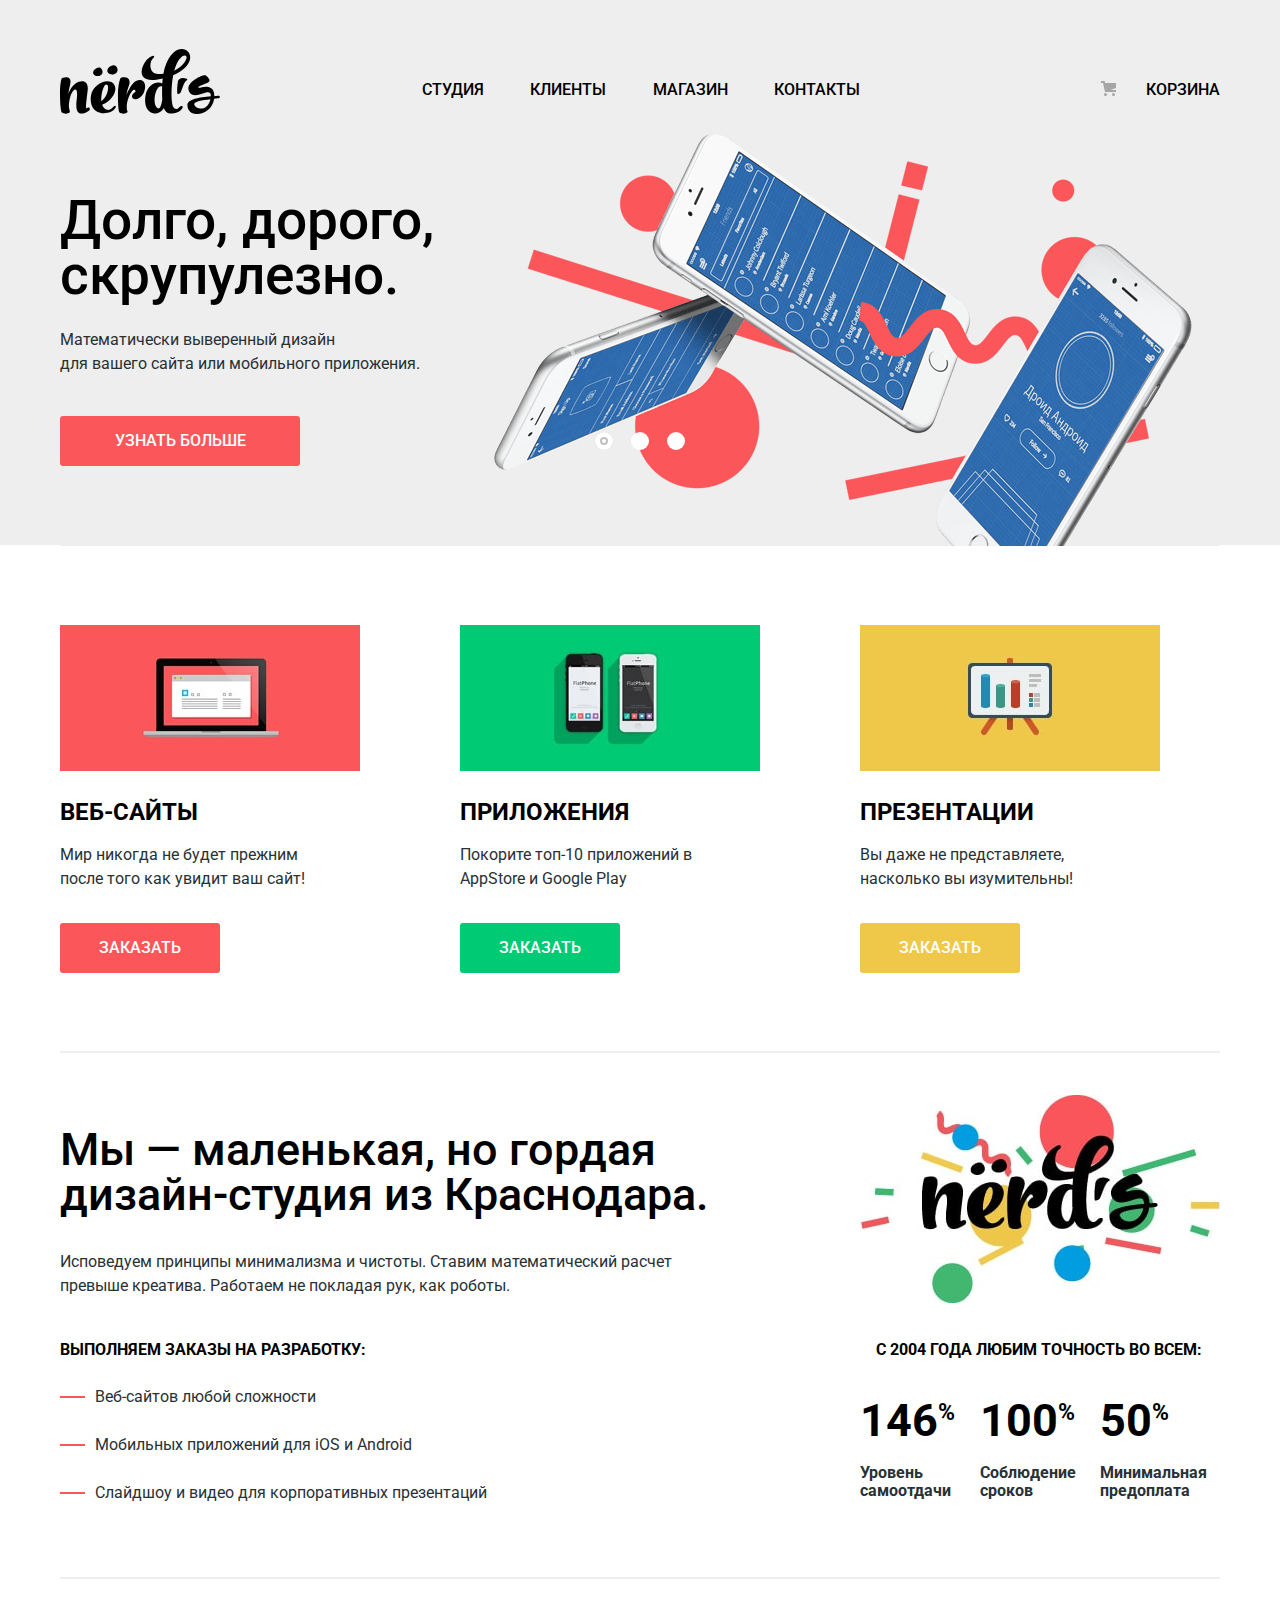
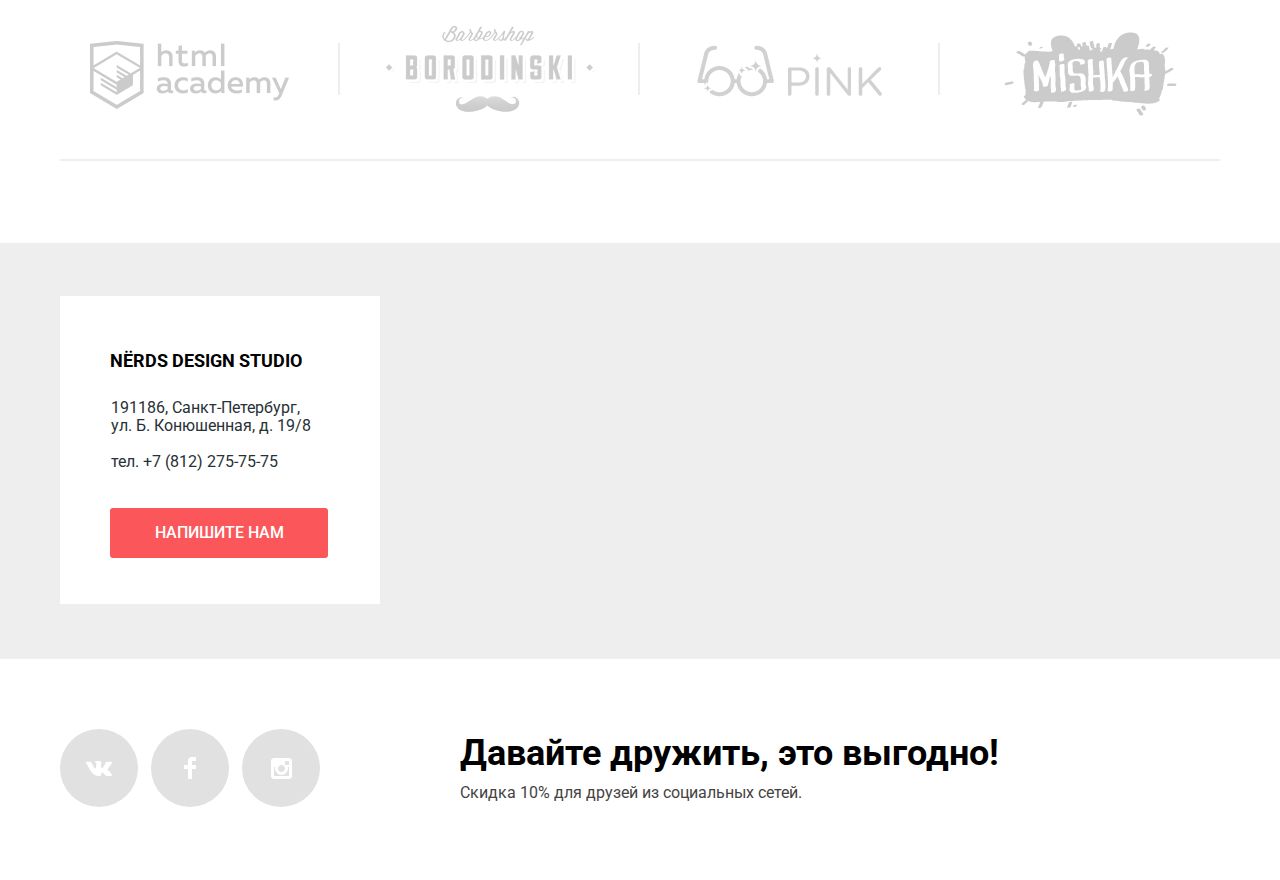
==== index.html @ 9f6f4323 "минифицировал стили и скрипты" ====
<!DOCTYPE html>
<html lang="ru">
  <head>
    <meta charset="utf-8">
    <title>Дизайн-студия «Нёрдс»</title>
    <link href="https://fonts.googleapis.com/css?family=Roboto:400,500,700&amp;subset=cyrillic" rel="stylesheet">
    <link href="css/normalize.css" rel="stylesheet">
    <link href="css/style.min.css" rel="stylesheet">
  </head>
  <body>
    <header class="main-header">
      <div class="container logo-and-navigation">
        <img class="header-logo" src="img/nerds-logo.svg" width="160" height="65"
        alt="Логотип дизайн-студии «Нёрдс»">
        <nav class="main-navigation">
          <ul class="site-navigation">
            <li><a href="#">Студия</a></li>
            <li><a href="#">Клиенты</a></li>
            <li><a href="catalog.html">Магазин</a></li>
            <li><a href="#">Контакты</a></li>
          </ul>
          <ul class="user-navigation">
            <li>
              <a class="cart-link" href="#">Корзина</a>
            </li>
          </ul>
        </nav>
      </div>
      <section class="slider container">
        <h2 class="visually-hidden">Особенности</h2>
        <ul class="slide-list">
          <li>
            <div class="slide-1 slide slide-current">
              <b>Долго, дорого,<br>скрупулезно.</b>
              <p>Математически выверенный дизайн<br>
                 для вашего сайта или мобильного приложения.</p>
              <a class="button" href="#">Узнать больше</a>
            </div>
          </li>
          <li>
            <div class="slide-2 slide">
              <b>Любим математику как никто другой</b>
              <p>Никакого креатива, только математические формулы
                для расчета идеальных пропорций.</p>
              <a class="button" href="#">Узнать больше</a>
            </div>
          </li>
          <li>
            <div class="slide-3 slide">
              <b>Только ночь,<br>только хардкор</b>
              <p>Работать днем, как все? Мы против этого.<br>
                Ближе к полуночи работа только начинается.</p>
              <a class="button" href="#">Узнать больше</a>
            </div>
          </li>
        </ul>
        <div class="slider-buttons">
          <span class="slider-button active"></span>
          <span class="slider-button"></span>
          <span class="slider-button"></span>
        </div>
      </section>
    </header>   
    <main class="main-index container">
      <h1 class="visually-hidden">Дизайн-студия «Нёрдс»</h1>
      <section class="advantages">
        <h2 class="visually-hidden">Преимущества</h2>
        <ul class="advantages-list">
          <li class="advantages-item advantages-web-sites">
            <img src="img/illustration-1.jpg" width="300" height="146"
             alt="Ноутбук">
            <h3>Веб-сайты</h3>
            <p>Мир никогда не будет прежним
               после того как увидит ваш сайт!</p>
            <a class="button" href="#">Заказать</a>
          </li>
          <li class="advantages-item advantages-mobile-apps">
            <img src="img/illustration-2.jpg" width="300" height="146"
             alt="Смартфоны">
            <h3>Приложения</h3>
            <p>Покорите топ-10 приложений в
               AppStore и Google Play</p>
            <a class="button" href="#">Заказать</a>
          </li>
          <li class="advantages-item advantages-presentations">
            <img src="img/illustration-3.jpg" width="300" height="146"
             alt="Слайд с диаграммой">
            <h3>Презентации</h3>
            <p>Вы даже не представляете,
               насколько вы изумительны!</p>
            <a class="button" href="#">Заказать</a>
          </li>
        </ul>
      </section>
      <section class="studio">
        <h2 class="visually-hidden">Студия</h2>
        <div class="studio-columns">
          <div class="studio-column-1">
            <b>Мы — маленькая, но гордая дизайн-студия из Краснодара.</b>
            <p>Исповедуем принципы минимализма и чистоты. Ставим математический расчет
              превыше креатива. Работаем не покладая рук, как роботы.
            </p>
            <h3>Выполняем заказы на разработку:</h3>
            <ul class="studio-service-list">
              <li class="service-item">Веб-сайтов любой сложности</li>
              <li class="service-item">Мобильных приложений для iOS и Android</li>
              <li class="service-item">Слайдшоу и видео для корпоративных презентаций</li>
            </ul>
          </div>
          <div class="studio-column-2">
            <img src="img/nerds-illustration.jpg" width="360" height="208"
              alt="Логотип дизайн-студии «Нёрдс» на фоне разноцветных фигур">
            <h3>С 2004 года любим точность во всем:</h3>
            <table class="studio-quality-indicators">
              <tr>
                <td>146<span>%</span></td>
                <td>100<span>%</span></td>
                <td>50<span>%</span></td>
              </tr>
              <tr>
                <th>Уровень самоотдачи</th>
                <th>Соблюдение сроков</th>
                <th>Минимальная предоплата</th>
              </tr>
            </table>
          </div>
        </div>
      </section>
      <section class="clients">
        <h2 class="visually-hidden">Клиенты</h2>
        <ul class="client-list">
          <li class="client-item">
            <a href="#">
              <img src="img/logo-htmlacademy.png" width="201" height="72"
               alt="Логотип HTML Academy">
            </a>
          </li>
          <li class="client-item">
            <a href="#">
              <img src="img/logo-barbershop.png" width="214" height="97"
               alt="Логотип Barbershop “Borodinski”">
            </a>
          </li>
          <li class="client-item">
            <a href="#">
              <img src="img/logo-pink.png" width="188" height="56"
               alt="Логотип Pink">
            </a>
          </li>
          <li class="client-item">
            <a href="#">
              <img src="img/logo-mishka.png" width="177" height="88"
               alt="Логотип Mishka">
            </a>
          </li>
        </ul>
      </section>
    </main>
    <footer class="main-footer">
      <h2 class="visually-hidden">Контакты</h2>
      <section class="footer-contacts">
        <h3 class="visually-hidden">Адрес и телефон</h3>
        <iframe src="https://yandex.ru/map-widget/v1/-/CBUHBOR1hB"></iframe>
        <img src="img/map.png" width="1440" height="416" alt="Санкт-Петербург, Большая Конюшенная, 19/8">
        <div class="contacts-card-container">
          <div class="contacts-card">
            <h3>Nërds Design Studio</h3>
            <p class="contacts-card-address">191186, Санкт-Петербург, ул.&nbsp;Б.&nbsp;Конюшенная, д.&nbsp;19/8
            </p>
            <p class="contacts-card-phone">тел. +7 (812) 275-75-75</p>
            <a class="contacts-card-write-us button" href="form.html" target="_blank">Напишите нам</a>
          </div>
        </div>
      </section>
      <section class="footer-social container">
        <h3 class="visually-hidden">Социальные сети</h3>
        <div class="footer-columns">
          <ul class="social-button-list footer-column-1">
            <li>
              <a class="button round-button social-button" href="#">
                <span class="visually-hidden">Вконтакте</span>
                <svg xmlns="http://www.w3.org/2000/svg" width="26" height="15" viewBox="0 0 26 15"><path fill="#FFF" d="M16.138 11.51c.956-.309 2.18 2.04 3.483 2.939.978.681 1.727.534 1.727.534l3.473-.05s1.815-.112.957-1.554c-.071-.12-.503-1.069-2.585-3.022-2.177-2.043-1.882-1.712.739-5.244 1.597-2.153 2.236-3.468 2.036-4.028-.192-.539-1.365-.399-1.365-.399L20.69.713c-.381.001-.704.119-.851.515-.003.004-.621 1.666-1.445 3.079-1.741 2.989-2.436 3.148-2.724 2.961-.661-.433-.494-1.737-.494-2.664 0-2.897.432-4.105-.846-4.417-.427-.104-.739-.172-1.828-.182-1.392-.021-2.574 0-3.244.329-.445.223-.786.712-.579.74.26.035.843.16 1.155.586.401.552.389 1.789.389 1.789s.229 3.411-.54 3.834c-.528.29-1.25-.302-2.803-3.016-.793-1.388-1.392-2.922-1.392-2.922s-.116-.285-.326-.441c-.25-.185-.6-.244-.6-.244L.848.684S.29.7.085.946c-.182.218-.015.668-.015.668s2.909 6.881 6.203 10.347c3.02 3.182 6.452 2.971 6.452 2.971h1.555s.469-.054.709-.312c.224-.24.214-.691.214-.691s-.031-2.109.935-2.419z"/></svg>
              </a>
            </li>
            <li>
              <a class="button round-button social-button" href="#">
                <span class="visually-hidden">Фейсбук</span>
                <svg xmlns="http://www.w3.org/2000/svg" width="12" height="22" viewBox="0 0 12 22"><path fill="#FFF" d="M12 4V0H8a4 4 0 0 0-4 4v4H0v4h4v10h4V12h4V8H8V4h4z"/></svg>
              </a>
            </li>
            <li>
              <a class="button round-button social-button" href="#">
                <span class="visually-hidden">Инстаграм</span>
                <svg xmlns="http://www.w3.org/2000/svg" width="21" height="21" viewBox="0 0 21 21"><path fill="#FFF" d="M18 0H3C1.35 0 0 1.35 0 3v15c0 1.65 1.35 3 3 3h15c1.65 0 3-1.35 3-3V3c0-1.65-1.35-3-3-3zm-7.5 7c1.93 0 3.5 1.57 3.5 3.5S12.43 14 10.5 14 7 12.43 7 10.5 8.57 7 10.5 7zM18 18H3V9h1.181A6.504 6.504 0 0 0 4 10.5a6.5 6.5 0 1 0 13 0 6.45 6.45 0 0 0-.181-1.5H18v9zm0-11h-4V3h4v4z"/></svg>
              </a>
            </li>
          </ul>
          <div class="footer-column-2">
            <b>Давайте дружить, это выгодно!</b>
            <p>Скидка 10% для друзей из социальных сетей.</p>
          </div>
        </div>  
      </section>
    </footer>

    <section class="modal modal-contact">
      <h2>Напишите нам</h2>
      <form class="contact-form" action="https://echo.htmlacademy.ru" method="POST">
        <div class="contact-form-container">
          <p>
            <label for="contact-form-name">Ваше имя:</label>
            <input id="contact-form-name" type="text"
              name="contact-form-name" placeholder="Имя Фамилия">
          </p>
          <p>
            <label>Ваш e-mail:</label>
            <input id="contact-form-email" type="email"
              name="contact-form-email" placeholder="email@example.com">
          </p>
          <p>
            <label for="contact-form-message">Текст письма:</label>
            <textarea id="contact-form-message" name="contact-form-message" placeholder="В свободной форме"></textarea>
          </p>
        </div>
        <button class="button button-send" type="submit">Отправить</button>
      </form>
      <button class="modal-close" type="button">Закрыть</button>
    </section>

    <script type="text/javascript" src="js/script.min.js">

    </script>
  </body>
</html>
---- css/style.min.css ----
@keyframes come-from-left{0%{-webkit-transform:translateX(2000px) rotate(45deg);-moz-transform:translateX(2000px) rotate(45deg);-ms-transform:translateX(2000px) rotate(45deg);transform:translateX(2000px) rotate(45deg)}90%{-webkit-transform:translateX(0) rotate(15deg);-moz-transform:translateX(0) rotate(15deg);-ms-transform:translateX(0) rotate(15deg);transform:translateX(0) rotate(15deg);-webkit-transform:rotate(0deg);-moz-transform:rotate(0deg);-ms-transform:rotate(0deg);transform:rotate(0deg)}to{-webkit-transform:rotate(0);-moz-transform:rotate(0);-ms-transform:rotate(0);transform:rotate(0)}}@keyframes shake{0%,to{-webkit-transform:rotate(0);-moz-transform:rotate(0);-ms-transform:rotate(0);transform:rotate(0)}10%,30%,50%,70%,90%{-webkit-transform:rotate(-.7deg);-moz-transform:rotate(-.7deg);-ms-transform:rotate(-.7deg);transform:rotate(-.7deg)}20%,40%,60%,80%{-webkit-transform:rotate(.7deg);-moz-transform:rotate(.7deg);-ms-transform:rotate(.7deg);transform:rotate(.7deg)}}body{min-width:1200px;margin:0;padding:0;font-family:"Roboto",Arial,Helvetica,sans-serif;font-size:16px;font-weight:400;line-height:24px;color:#283136;background-color:#fff}a{text-decoration:none}img{max-width:100%;height:auto}.visually-hidden:not(:focus):not(:active),input[type=checkbox].visually-hidden,input[type=radio].visually-hidden{position:absolute;width:1px;height:1px;margin:-1px;border:0;padding:0;white-space:nowrap;clip-path:inset(100%);clip:rect(0 0 0 0);overflow:hidden}.container{width:1160px;padding:0 20px;margin:auto}.main-header{background-color:#eee;padding-top:49px}.logo-and-navigation{min-height:65px;display:flex}.main-navigation,.site-navigation{display:flex;justify-content:space-between}.main-navigation{font-weight:500;line-height:30px;text-transform:uppercase;color:#000;margin-left:202px;padding-top:26px;flex-grow:1}.site-navigation{flex-wrap:wrap;min-width:438px}.user-navigation{display:flex}.site-navigation,.user-navigation{list-style:none;margin:0;padding:0}.site-navigation a,.user-navigation a{color:#000;margin-bottom:14px}.site-navigation a:focus,.site-navigation a:hover,.user-navigation a:focus,.user-navigation a:hover{color:#fb565a}.site-navigation a:active,.user-navigation a:active{color:rgba(0,0,0,.3)}.cart-link{padding-left:45px}.cart-link::before{content:"";position:absolute;top:1px;left:0;width:15px;height:15px;background-image:url(../img/cart-icon.svg);background-repeat:no-repeat}.cart-link,.nav-current-link{position:relative}.nav-current-link::after{position:0 0;width:100%;content:"";display:block;height:2px;background-color:#fb565a}.link-header-logo:focus,.link-header-logo:hover{opacity:.8}.link-header-logo:active{opacity:.3}.slider{position:relative;min-height:431px}.slide-list{list-style:none;margin:0;padding:0;width:100%;height:100%}.slide,.slide a{position:absolute}.slide{border-top:1px solid transparent;min-height:430px;background-image:url(../img/nerds-index-slide1.png);background-repeat:no-repeat;background-position-x:right;background-position-y:top;width:1160px;background-color:#eee}.slide b{display:block;margin-top:78px;max-width:560px;font-size:55px;font-weight:500;line-height:55px;color:#000}.slide p{max-width:460px;margin-top:25px;margin-bottom:170px}.slide a{bottom:80px;width:240px;background-color:#fb565a}.slide a:focus,.slide a:hover{background-color:#e74246}.slide a:active{background-color:#d7373b}.slide-current{z-index:10}.slider-buttons{position:absolute;bottom:95px;left:250px;right:250px;display:flex;flex-wrap:wrap;justify-content:center;z-index:20}.slider-button{width:18px;height:18px;margin:0 9px;border-radius:50%;background-color:#fff;cursor:pointer}.slider-button.active{box-shadow:inset 0 0 0 5px #fff,inset 0 0 0 7px #c1c1c1}.button{display:block;font-weight:500;font-size:16px;line-height:18px;padding-top:16px;padding-bottom:16px;text-align:center;text-transform:uppercase;border-radius:3px;color:#fff;background-color:#444}.round-button{padding:0;border-radius:50%}.button:active{color:rgba(255,255,255,.3);box-shadow:inset 0 3px 0 0 rgba(0,1,1,.1)}.button-show,.pagination-button{color:#000;background-color:#eee}.button-show:focus,.button-show:hover,.pagination-button:focus,.pagination-button:hover{background-color:#dfdfdf}.button-show:active,.pagination-button:active{color:rgba(0,0,0,.3);background-color:#d5d5d5}.pagination-item-current a,.pagination-item-current a:active,.pagination-item-current a:focus,.pagination-item-current a:hover{cursor:default;background-color:transparent;box-shadow:none;color:#000}.button-show{border:0;width:260px;margin-top:35px}.advantages-list{display:flex;min-height:410px;margin-top:80px}.advantages-item{width:300px;margin-right:100px}.advantages-item:last-child{margin-right:0}.advantages-item h3{margin:19px 0 0}.advantages-item p{width:260px}.advantages-item a{margin-top:32px;width:160px}.advantages h3{font-weight:700;font-size:24px;line-height:30px;text-transform:uppercase;color:#000}.advantages-web-sites a{background-color:#fb565a}.advantages-web-sites a:focus,.advantages-web-sites a:hover{background-color:#e74246}.advantages-web-sites a:active{background-color:#d7373b}.advantages-mobile-apps a{background-color:#00ca74}.advantages-mobile-apps a:focus,.advantages-mobile-apps a:hover{background-color:#00bc6c}.advantages-mobile-apps a:active{background-color:#00aa62}.advantages-presentations a{background-color:#efc84a}.advantages-presentations a:focus,.advantages-presentations a:hover{background-color:#eab534}.advantages-presentations a:active{background-color:#e5a722}.advantages ul{padding:0}.studio-columns{display:flex;min-height:482px;padding-top:42px;border-top:2px solid #eee}.studio-column-1{width:760px;padding-top:32px}.studio-column-1 p{margin-top:33px;width:660px}.studio-column-1 h3{margin-top:40px}.studio-service-list{padding-top:7px;padding-left:35px;list-style:none}.service-item{position:relative;margin-bottom:24px}.service-item::before{display:block;content:"";width:25px;height:2px;background-color:#fb565a;position:absolute;left:-35px;top:11px}.studio-column-2{margin-left:40px;width:360px}.studio-column-2 h3{padding-top:12px;padding-left:16px}.studio-quality-indicators{margin-top:32px;min-height:130px;border-collapse:collapse}.studio-quality-indicators td,.studio-quality-indicators th{min-width:120px;padding:0;text-align:left}.studio b{font-size:45px;font-weight:500;line-height:45px;color:#000}.studio h3{color:#000;text-transform:uppercase;font-weight:700;font-size:16px}.advantages ul,.studio ul{list-style:none}.studio-quality-indicators th{line-height:18px}.studio-quality-indicators td{font-size:45px;font-weight:700;line-height:10.06px;color:#000}.studio-quality-indicators span{vertical-align:super;font-size:.5em}.client-item,.client-list{display:flex;align-items:center}.client-list{margin:0;padding:0;list-style:none;border-top:2px solid #eee;border-bottom:2px solid #eee;min-height:180px;flex-wrap:wrap}.client-item{width:290px;box-sizing:border-box;justify-content:center;border-right:2px solid #eee;height:52px}.client-item:last-child{border-right:none}.client-item:nth-child(1){width:280px;position:relative}.client-item:nth-child(1) img{position:absolute;top:-4px;left:29px}.client-item:nth-child(2),.client-item:nth-child(3){width:300px;position:relative}.client-item:nth-child(2) img{position:absolute;top:-22px;left:43px}.client-item:nth-child(3) img{position:absolute;top:0;left:55px}.client-item:nth-child(4){width:280px;position:relative}.client-item:nth-child(4) img{position:absolute;top:-13px;left:61px}.client-item img{opacity:.2}.client-item:focus img,.client-item:hover img{opacity:1}.client-item:active img{opacity:.1}.contacts-card{line-height:18px}.contacts-card h3{font-size:18px;font-weight:700;line-height:30px;color:#000;margin-top:50px;margin-left:50px;text-transform:uppercase}.footer-contacts iframe{background-color:#eee;width:100%;height:100%;position:absolute;border:0}.footer-contacts{margin-top:82px;min-height:416px;position:relative}.contacts-card-container{position:absolute;width:1200px;height:416px;top:0;left:50%;margin-left:-600px}.contacts-card{position:absolute;top:53px;left:20px;width:320px;height:308px;background-color:#fff}.contacts-card-address{margin-top:23px;margin-left:51px}.contacts-card-phone{margin-top:18px;margin-left:51px}.contacts-card-write-us{margin-top:37px;margin-left:50px;width:218px;background-color:#fb565a}.contacts-card-write-us:focus,.contacts-card-write-us:hover{background-color:#e74246}.contacts-card-write-us:active{background-color:#d7373b}.footer-columns{padding-top:70px;display:flex;justify-content:space-between;margin-bottom:60px}.footer-column-1{width:380px}.footer-column-2{width:760px;padding-left:20px;padding-top:6px}.footer-social b{font-weight:700;font-size:36px;line-height:36px;color:#000}.footer-social p{line-height:22px;color:#444;margin-top:10px}.social-button-list{list-style:none;margin:0;padding:0;display:flex;flex-wrap:wrap;width:260px;justify-content:space-between}.social-button{display:flex;align-items:center;justify-content:center;width:78px;height:78px;background-color:#e1e1e1}.social-button:hover{background-color:#e74246}.social-button:active{background-color:#d7373b}.social-button:active path{fill:rgba(255,255,255,.3)}.contact-page,.modal-contact{position:fixed;top:50%;left:50%;margin-left:-480px;margin-top:-295px;box-sizing:border-box;width:960px;height:590px;padding-top:67px;padding-right:100px;padding-left:100px;background-color:#fff;box-shadow:0 20px 40px 0 rgba(0,1,1,.75);z-index:30}.modal-contact{display:none}.modal-close{width:22px;height:22px;border:0;cursor:pointer;background-color:transparent;background-image:url(../img/close-cross.svg);background-repeat:no-repeat;background-position:center;font-size:0;position:absolute;top:77px;right:85px;opacity:.3}.modal-close:focus,.modal-close:hover{opacity:1;outline:0}.modal-close:active{opacity:.1}.contact-form-container{display:flex;flex-wrap:wrap;justify-content:space-between}.contact-form input{display:block;width:360px;height:50px;padding:10px 16px;box-sizing:border-box;margin-top:10px}.contact-form{font:inherit}.contact-page h2,.modal-contact h2{font-weight:500;font-size:45px;line-height:45px;color:#000;margin:0 0 6px;padding:0}.contact-form label{font-weight:700;line-height:18px;color:#000}.contact-form input,.contact-form textarea{border:2px solid #d7dcde;border-radius:1px;background-color:transparent;color:rgba(68,68,68,.5)}.contact-form textarea{resize:none;width:760px;height:114px;padding:10px 16px;box-sizing:border-box;margin-top:10px}.contact-form input:hover,.contact-form textarea:hover{border-color:#b4b9bb}.contact-form input:focus,.contact-form textarea:focus{border-color:#000;color:#444}.contact-form p{margin:30px 0 0;padding:0}.button-send{background-color:#fb565a;width:260px;border:0;margin-top:50px}.button-send:focus,.button-send:hover{background-color:#e74246}.button-send:active{background-color:#d7373b}.modal-show{display:block;animation:come-from-left .5s}.modal-error{animation:shake .6s}.contact-form .invalid{border-color:#e74246;color:#e74246}.filters-form{font:inherit}.filter-item{margin:0;padding:0;border:0}.range-filter{width:260px;margin-top:47px}.range-controls{position:relative;height:2px;margin-bottom:15px;padding:39px 20px;background-color:#eee;border-radius:5px}.range-controls .scale{height:2px;background-color:#d7dcde}.range-controls .bar{height:2px;background-color:#00ca74}.range-controls .toggle{position:absolute;top:31px;left:0;width:4px;height:4px;padding:0;border:8px solid #fff;border-radius:50%;background-color:#ababab;box-shadow:0 2px 1px 0 #cfcfcf;cursor:pointer}.range-controls .toggle-min{left:18px}.range-controls .toggle-max{left:163px}.price-controls{font-size:0;margin-top:16px}.price-controls label{display:inline-block;width:50%;font-size:16px;text-transform:uppercase;text-align:baseline}.price-controls input{width:60px;padding:8px 10px;margin-left:8px;font-size:16px;text-align:center;color:#283136;border:0;border-radius:5px;background-color:#eee}.max-price{text-align:right}.filters-form legend{font-size:18px;font-weight:700;line-height:30px;text-transform:uppercase;color:#000}.filters-form label{line-height:20px;position:relative;cursor:pointer}.layout-filter{margin-top:55px}.feature-checkbox:focus,.feature-checkbox:hover,.layout-radio:focus,.layout-radio:hover{color:#000}.filters-form input:disabled~.label-content{color:rgba(40,49,54,.3)}.filter-price input[type=text],.filter-price label{line-height:22px;text-transform:uppercase}.filters ul{list-style:none;margin:16px 0 0;padding:0}.feature-checkbox,.layout-radio{display:block;padding-left:37px;margin-bottom:20px}.features-filter{margin-top:27px}.layout-radio input[type=radio]+.radio-indicator{position:absolute;top:-2px;left:2px;width:27px;height:27px;background-image:url(../img/radio-off.svg);background-repeat:no-repeat;background-position:0 0;opacity:.4}.layout-radio input[type=radio]:hover+.radio-indicator{opacity:1}.layout-radio input[type=radio]:focus+.radio-indicator{opacity:1}.layout-radio input[type=radio]:checked+.radio-indicator{background-image:url(../img/radio-on.svg)}.layout-radio input[type=radio]:disabled+.radio-indicator{opacity:.1}.feature-checkbox input[type=checkbox]+.checkbox-indicator{position:absolute;top:-2px;left:2px;width:27px;height:27px;background-image:url(../img/checkbox-off.svg);background-repeat:no-repeat;background-position:0 0;opacity:.4}.catalog-item:hover::before,.feature-checkbox input[type=checkbox]:hover+.checkbox-indicator{opacity:1}.feature-checkbox input[type=checkbox]:focus+.checkbox-indicator{opacity:1}.feature-checkbox input[type=checkbox]:checked+.checkbox-indicator{background-image:url(../img/checkbox-on.svg)}.feature-checkbox input[type=checkbox]:disabled+.checkbox-indicator{opacity:.1}.sorting{display:flex;align-items:baseline}.sorting h2,.sorting-options a{padding:0;line-height:18px;text-transform:uppercase}.sorting h2{width:360px;font-weight:700;color:#000;margin:0 20px 0 0;font-size:18px}.sorting-options{width:300px;padding:0;list-style:none;margin:0 0 0 20px;display:flex;flex-wrap:wrap}.sorting-options li{padding:0;margin:0 25px 0 0}.sorting-options a{margin:0;font-size:14px;white-space:nowrap;color:rgba(0,0,0,.3)}.sorting-options a:focus,.sorting-options a:hover{color:rgba(0,0,0,.6)}.sorting-options a.selected,.sorting-options a:active{color:#000}.sorting-control-list{width:60px;margin:0;padding:0;list-style:none;display:flex;justify-content:flex-end}.sorting-control{padding:0;margin-left:18px}.sorting-control path{fill:#a6a6a6;opacity:.2}.sorting-control:hover path{fill:#a6a6a6;opacity:1}.sorting-control.active path,.sorting-control:active path{fill:#231f20;opacity:1}.catalog-list{list-style:none}.catalog-item-info-price{background-color:#eee}.catalog-item-info-price h3{color:#000;text-align:center;margin:32px 0 0;padding:0;font-size:18px;line-height:30px;font-weight:700;text-transform:uppercase}.catalog-item-info-price p{color:#666;text-align:center;line-height:18px;padding:0;margin:20px auto 0;width:239px}.price-button{background-color:#fb565a}.price-button:focus,.price-button:hover{background-color:#e74246}.price-button:active{color:#fff;background-color:#d7373b}.main-catalog h1{background-color:#eee;margin:0;padding-top:70px;padding-bottom:108px;font-weight:500;font-size:55px;line-height:55px;color:#000;text-align:center}.catalog-content{display:flex;justify-content:space-between;padding-top:56px}.catalog-column-1{width:360px}.catalog-column-2{width:760px}.catalog-list{margin:0;padding:52px 0 0;display:flex;flex-wrap:wrap}.catalog-item{position:relative;width:360px;height:616px;margin-right:40px;margin-bottom:33px}.catalog-item img{outline:1px solid rgba(0,1,1,.1);outline-offset:-1px}.catalog-item:nth-child(2n){margin-right:0}.catalog-item::before{content:"";display:block;width:360px;height:40px;background-image:url(../img/browser.svg);opacity:.12}.catalog-item:hover .catalog-item-info-price{display:block}.catalog-item-info-price{display:none;position:absolute;width:360px;height:230px;left:0;bottom:0}.catalog-item-info-price .button{width:200px;margin:25px auto 0}.pagination{margin:28px 0 0;padding:0;list-style:none;display:flex;width:760px}.pagination-item{margin-right:12px}.pagination-next{min-width:260px}.pagination-item a{min-width:49px}.pagination-item-current a{min-width:45px;border:3px solid #eee;padding-top:13px;padding-bottom:13px}.main-catalog .footer-contacts{margin-top:60px}
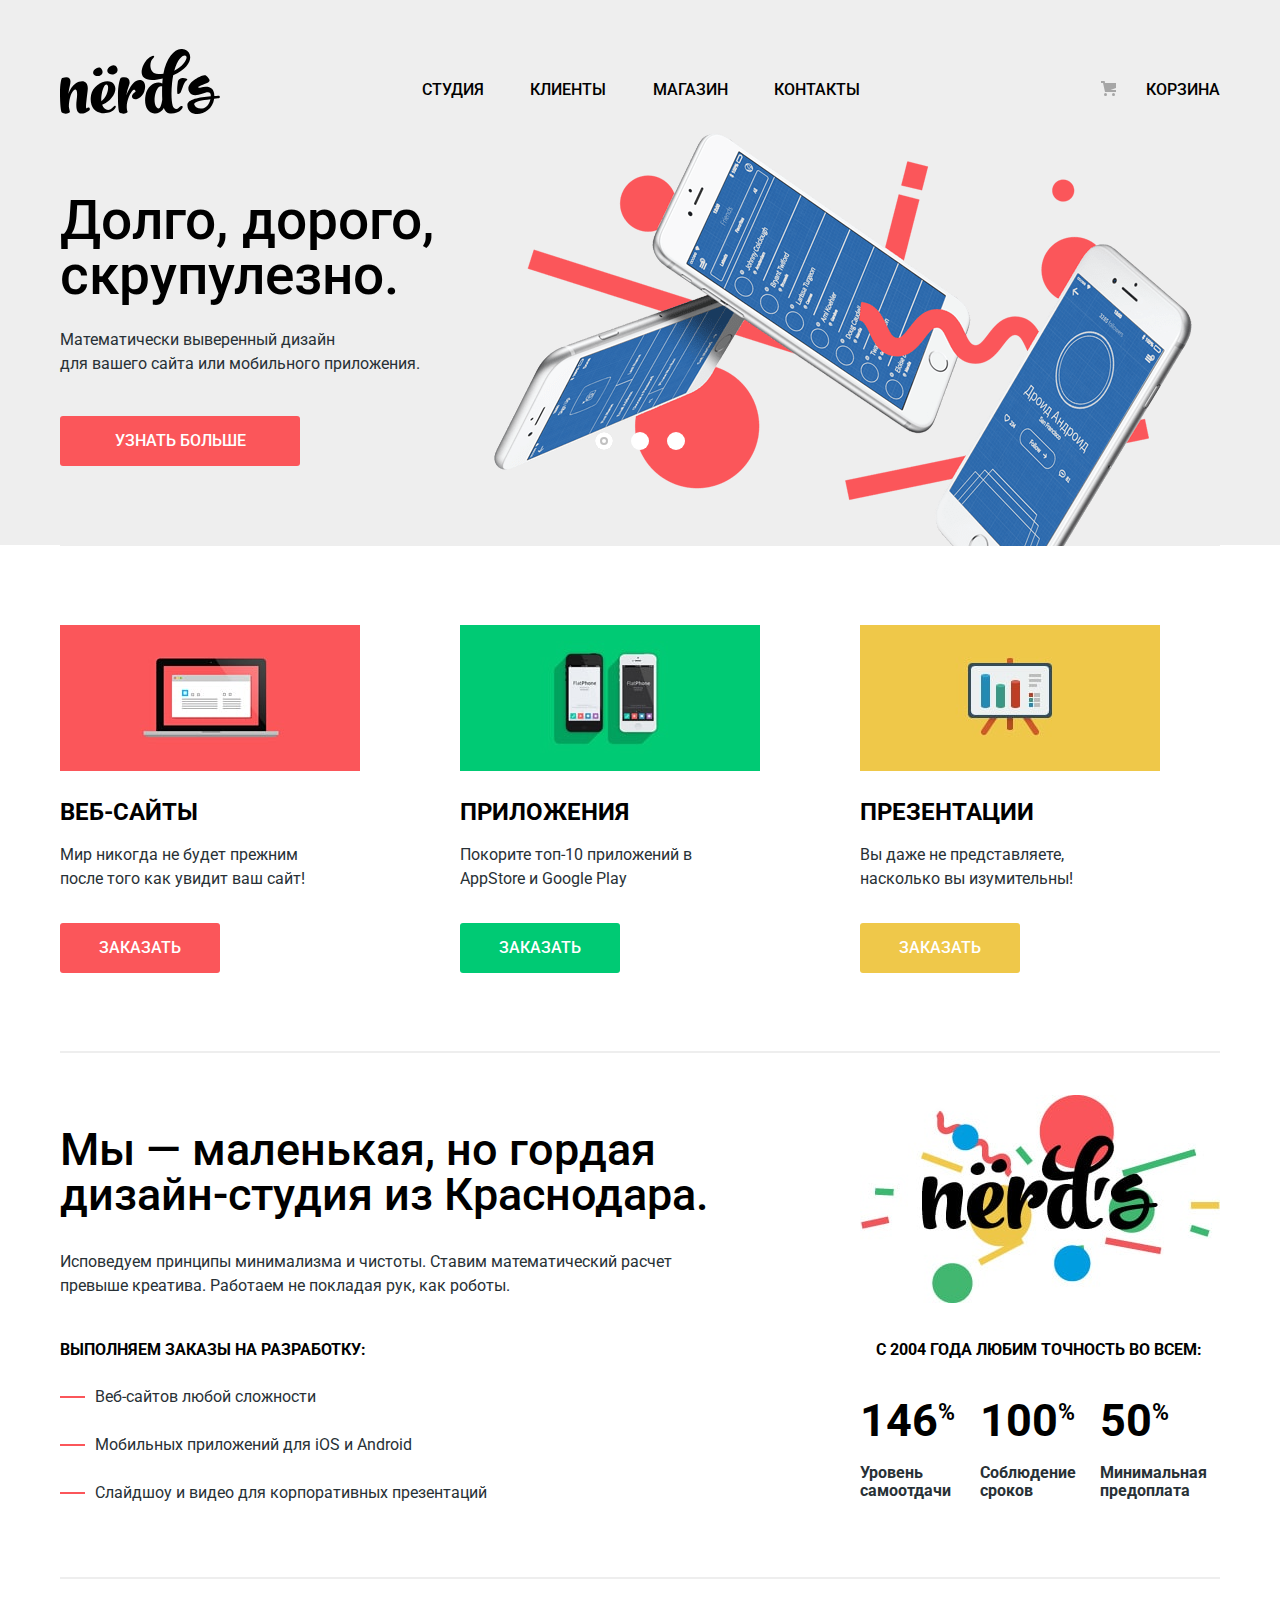
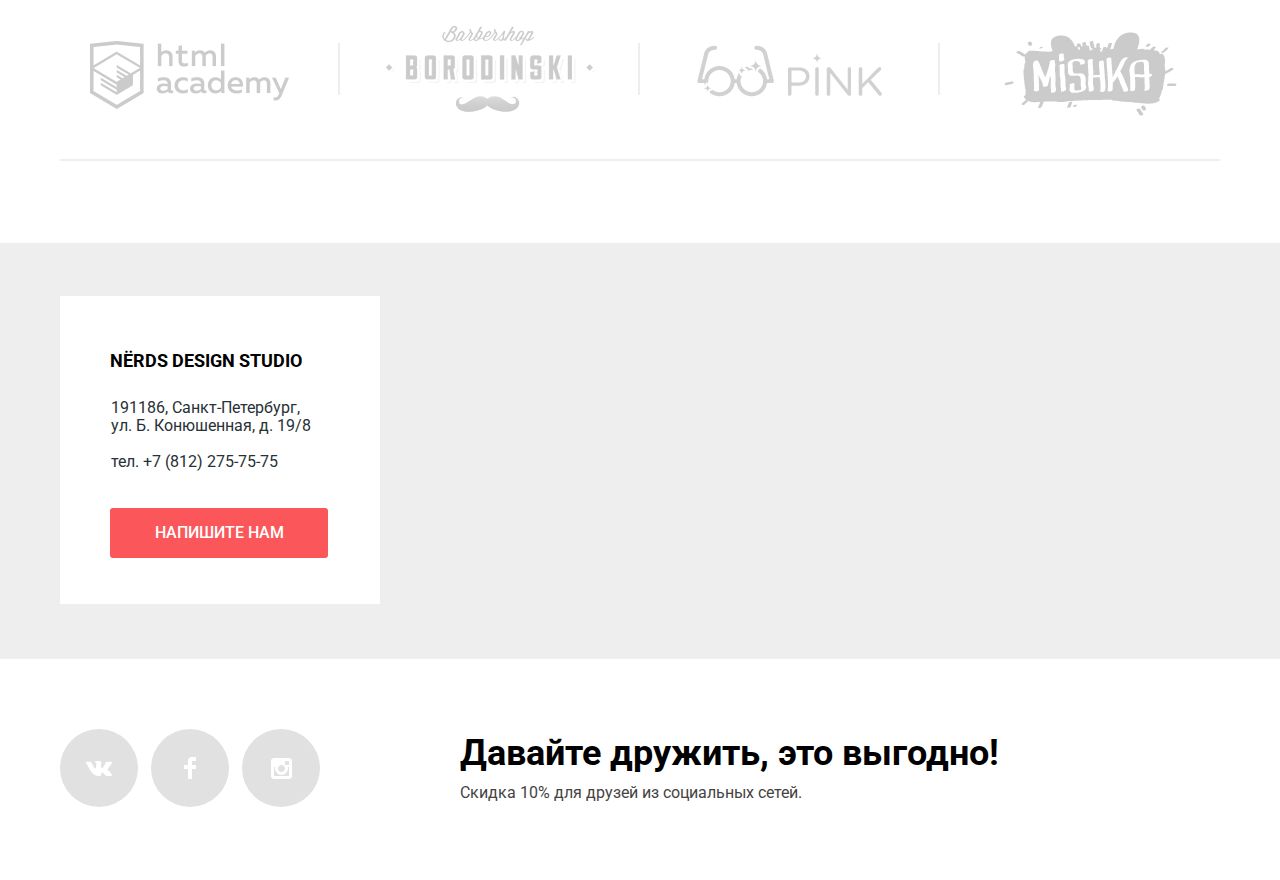
==== commit 43a0664b: "избавился от висячего предлога на втором слайде" ====
--- a/index.html
+++ b/index.html
@@ -41,7 +41,7 @@
             <div class="slide-2 slide">
               <b>Любим математику как никто другой</b>
               <p>Никакого креатива, только математические формулы
-                для расчета идеальных пропорций.</p>
+                для&nbsp;расчета идеальных пропорций.</p>
               <a class="button" href="#">Узнать больше</a>
             </div>
           </li>
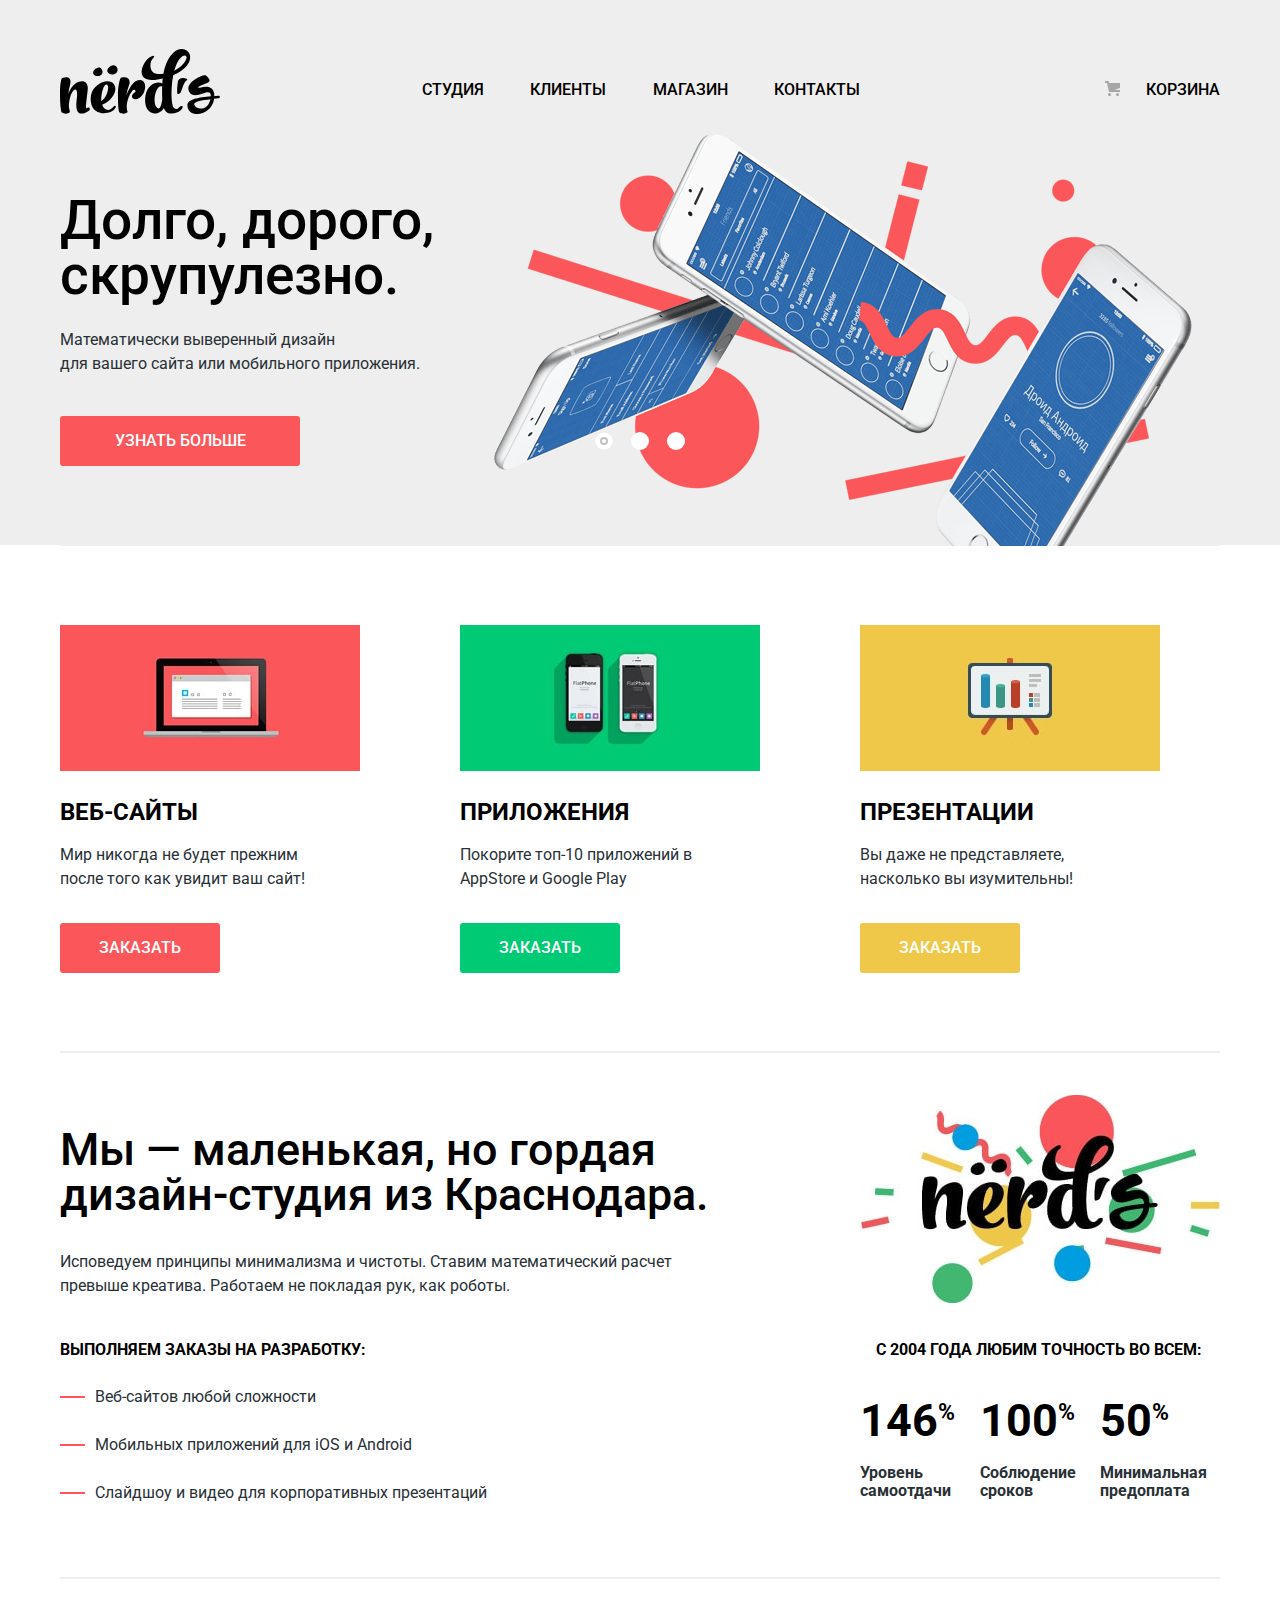
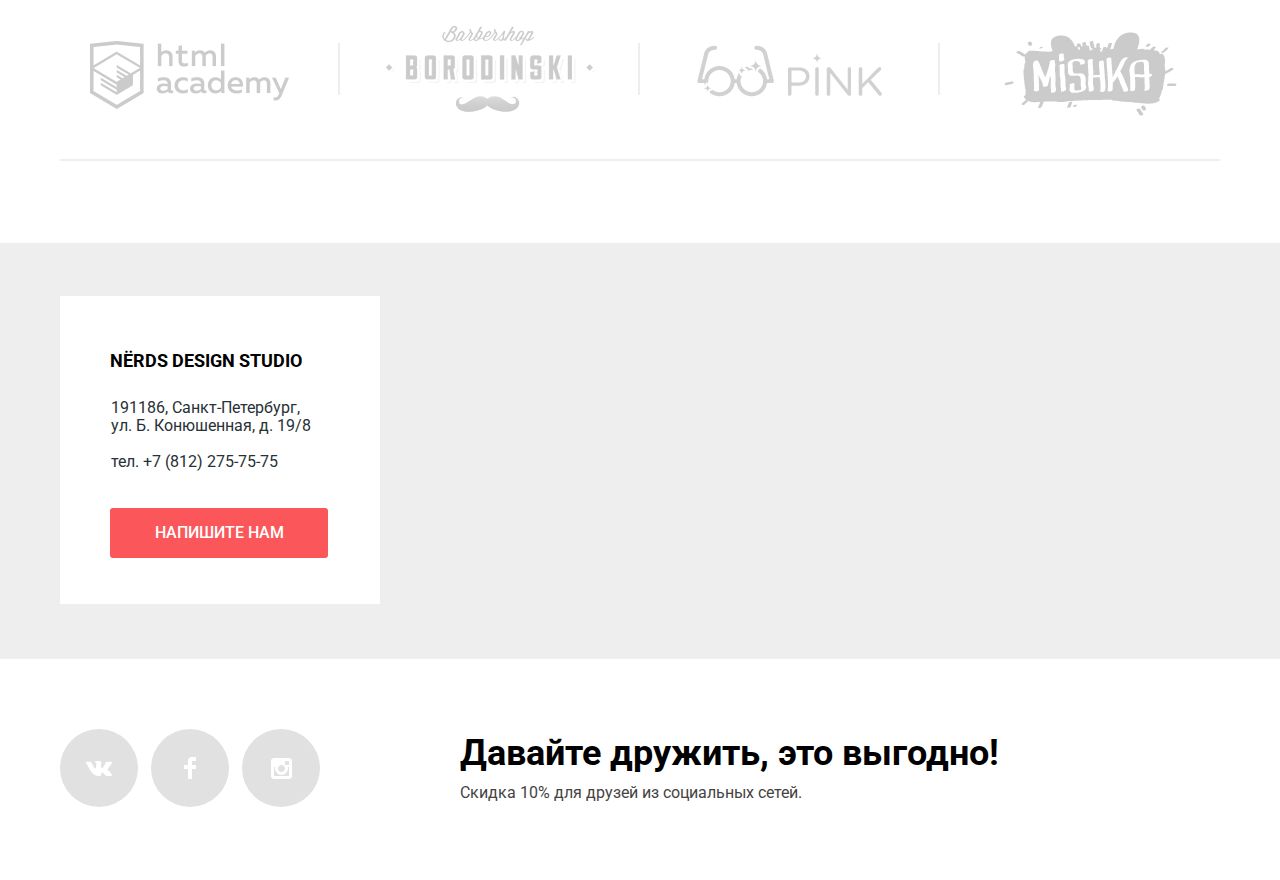
==== commit 9753c8e3: "обеспечил валидность кода" ====
--- a/index.html
+++ b/index.html
@@ -4,7 +4,7 @@
     <meta charset="utf-8">
     <title>Дизайн-студия «Нёрдс»</title>
     <link href="https://fonts.googleapis.com/css?family=Roboto:400,500,700&amp;subset=cyrillic" rel="stylesheet">
-    <link href="css/normalize.css" rel="stylesheet">
+    <link href="css/normalize.min.css" rel="stylesheet">
     <link href="css/style.min.css" rel="stylesheet">
   </head>
   <body>
@@ -31,6 +31,7 @@
         <ul class="slide-list">
           <li>
             <div class="slide-1 slide slide-current">
+              <img src="img/nerds-index-slide1.png" width="760" height="431" alt="Смартфоны">
               <b>Долго, дорого,<br>скрупулезно.</b>
               <p>Математически выверенный дизайн<br>
                  для вашего сайта или мобильного приложения.</p>
@@ -39,6 +40,7 @@
           </li>
           <li>
             <div class="slide-2 slide">
+              <img src="img/nerds-index-slide2.png" width="760" height="431" alt="Два настольных монитора">
               <b>Любим математику как никто другой</b>
               <p>Никакого креатива, только математические формулы
                 для&nbsp;расчета идеальных пропорций.</p>
@@ -47,6 +49,7 @@
           </li>
           <li>
             <div class="slide-3 slide">
+              <img src="img/nerds-index-slide3.png" width="760" height="431" alt="Планшет и смартфон">
               <b>Только ночь,<br>только хардкор</b>
               <p>Работать днем, как все? Мы против этого.<br>
                 Ближе к полуночи работа только начинается.</p>
@@ -55,9 +58,9 @@
           </li>
         </ul>
         <div class="slider-buttons">
-          <span class="slider-button active"></span>
-          <span class="slider-button"></span>
-          <span class="slider-button"></span>
+          <span class="slider-button slider-button-1 active"></span>
+          <span class="slider-button slider-button-2"></span>
+          <span class="slider-button slider-button-3"></span>
         </div>
       </section>
     </header>   
--- a/css/style.min.css
+++ b/css/style.min.css
@@ -1 +1 @@
-@keyframes come-from-left{0%{-webkit-transform:translateX(2000px) rotate(45deg);-moz-transform:translateX(2000px) rotate(45deg);-ms-transform:translateX(2000px) rotate(45deg);transform:translateX(2000px) rotate(45deg)}90%{-webkit-transform:translateX(0) rotate(15deg);-moz-transform:translateX(0) rotate(15deg);-ms-transform:translateX(0) rotate(15deg);transform:translateX(0) rotate(15deg);-webkit-transform:rotate(0deg);-moz-transform:rotate(0deg);-ms-transform:rotate(0deg);transform:rotate(0deg)}to{-webkit-transform:rotate(0);-moz-transform:rotate(0);-ms-transform:rotate(0);transform:rotate(0)}}@keyframes shake{0%,to{-webkit-transform:rotate(0);-moz-transform:rotate(0);-ms-transform:rotate(0);transform:rotate(0)}10%,30%,50%,70%,90%{-webkit-transform:rotate(-.7deg);-moz-transform:rotate(-.7deg);-ms-transform:rotate(-.7deg);transform:rotate(-.7deg)}20%,40%,60%,80%{-webkit-transform:rotate(.7deg);-moz-transform:rotate(.7deg);-ms-transform:rotate(.7deg);transform:rotate(.7deg)}}body{min-width:1200px;margin:0;padding:0;font-family:"Roboto",Arial,Helvetica,sans-serif;font-size:16px;font-weight:400;line-height:24px;color:#283136;background-color:#fff}a{text-decoration:none}img{max-width:100%;height:auto}.visually-hidden:not(:focus):not(:active),input[type=checkbox].visually-hidden,input[type=radio].visually-hidden{position:absolute;width:1px;height:1px;margin:-1px;border:0;padding:0;white-space:nowrap;clip-path:inset(100%);clip:rect(0 0 0 0);overflow:hidden}.container{width:1160px;padding:0 20px;margin:auto}.main-header{background-color:#eee;padding-top:49px}.logo-and-navigation{min-height:65px;display:flex}.main-navigation,.site-navigation{display:flex;justify-content:space-between}.main-navigation{font-weight:500;line-height:30px;text-transform:uppercase;color:#000;margin-left:202px;padding-top:26px;flex-grow:1}.site-navigation{flex-wrap:wrap;min-width:438px}.user-navigation{display:flex}.site-navigation,.user-navigation{list-style:none;margin:0;padding:0}.site-navigation a,.user-navigation a{color:#000;margin-bottom:14px}.site-navigation a:focus,.site-navigation a:hover,.user-navigation a:focus,.user-navigation a:hover{color:#fb565a}.site-navigation a:active,.user-navigation a:active{color:rgba(0,0,0,.3)}.cart-link{padding-left:45px}.cart-link::before{content:"";position:absolute;top:1px;left:0;width:15px;height:15px;background-image:url(../img/cart-icon.svg);background-repeat:no-repeat}.cart-link,.nav-current-link{position:relative}.nav-current-link::after{position:0 0;width:100%;content:"";display:block;height:2px;background-color:#fb565a}.link-header-logo:focus,.link-header-logo:hover{opacity:.8}.link-header-logo:active{opacity:.3}.slider{position:relative;min-height:431px}.slide-list{list-style:none;margin:0;padding:0;width:100%;height:100%}.slide,.slide a{position:absolute}.slide{border-top:1px solid transparent;min-height:430px;background-image:url(../img/nerds-index-slide1.png);background-repeat:no-repeat;background-position-x:right;background-position-y:top;width:1160px;background-color:#eee}.slide b{display:block;margin-top:78px;max-width:560px;font-size:55px;font-weight:500;line-height:55px;color:#000}.slide p{max-width:460px;margin-top:25px;margin-bottom:170px}.slide a{bottom:80px;width:240px;background-color:#fb565a}.slide a:focus,.slide a:hover{background-color:#e74246}.slide a:active{background-color:#d7373b}.slide-current{z-index:10}.slider-buttons{position:absolute;bottom:95px;left:250px;right:250px;display:flex;flex-wrap:wrap;justify-content:center;z-index:20}.slider-button{width:18px;height:18px;margin:0 9px;border-radius:50%;background-color:#fff;cursor:pointer}.slider-button.active{box-shadow:inset 0 0 0 5px #fff,inset 0 0 0 7px #c1c1c1}.button{display:block;font-weight:500;font-size:16px;line-height:18px;padding-top:16px;padding-bottom:16px;text-align:center;text-transform:uppercase;border-radius:3px;color:#fff;background-color:#444}.round-button{padding:0;border-radius:50%}.button:active{color:rgba(255,255,255,.3);box-shadow:inset 0 3px 0 0 rgba(0,1,1,.1)}.button-show,.pagination-button{color:#000;background-color:#eee}.button-show:focus,.button-show:hover,.pagination-button:focus,.pagination-button:hover{background-color:#dfdfdf}.button-show:active,.pagination-button:active{color:rgba(0,0,0,.3);background-color:#d5d5d5}.pagination-item-current a,.pagination-item-current a:active,.pagination-item-current a:focus,.pagination-item-current a:hover{cursor:default;background-color:transparent;box-shadow:none;color:#000}.button-show{border:0;width:260px;margin-top:35px}.advantages-list{display:flex;min-height:410px;margin-top:80px}.advantages-item{width:300px;margin-right:100px}.advantages-item:last-child{margin-right:0}.advantages-item h3{margin:19px 0 0}.advantages-item p{width:260px}.advantages-item a{margin-top:32px;width:160px}.advantages h3{font-weight:700;font-size:24px;line-height:30px;text-transform:uppercase;color:#000}.advantages-web-sites a{background-color:#fb565a}.advantages-web-sites a:focus,.advantages-web-sites a:hover{background-color:#e74246}.advantages-web-sites a:active{background-color:#d7373b}.advantages-mobile-apps a{background-color:#00ca74}.advantages-mobile-apps a:focus,.advantages-mobile-apps a:hover{background-color:#00bc6c}.advantages-mobile-apps a:active{background-color:#00aa62}.advantages-presentations a{background-color:#efc84a}.advantages-presentations a:focus,.advantages-presentations a:hover{background-color:#eab534}.advantages-presentations a:active{background-color:#e5a722}.advantages ul{padding:0}.studio-columns{display:flex;min-height:482px;padding-top:42px;border-top:2px solid #eee}.studio-column-1{width:760px;padding-top:32px}.studio-column-1 p{margin-top:33px;width:660px}.studio-column-1 h3{margin-top:40px}.studio-service-list{padding-top:7px;padding-left:35px;list-style:none}.service-item{position:relative;margin-bottom:24px}.service-item::before{display:block;content:"";width:25px;height:2px;background-color:#fb565a;position:absolute;left:-35px;top:11px}.studio-column-2{margin-left:40px;width:360px}.studio-column-2 h3{padding-top:12px;padding-left:16px}.studio-quality-indicators{margin-top:32px;min-height:130px;border-collapse:collapse}.studio-quality-indicators td,.studio-quality-indicators th{min-width:120px;padding:0;text-align:left}.studio b{font-size:45px;font-weight:500;line-height:45px;color:#000}.studio h3{color:#000;text-transform:uppercase;font-weight:700;font-size:16px}.advantages ul,.studio ul{list-style:none}.studio-quality-indicators th{line-height:18px}.studio-quality-indicators td{font-size:45px;font-weight:700;line-height:10.06px;color:#000}.studio-quality-indicators span{vertical-align:super;font-size:.5em}.client-item,.client-list{display:flex;align-items:center}.client-list{margin:0;padding:0;list-style:none;border-top:2px solid #eee;border-bottom:2px solid #eee;min-height:180px;flex-wrap:wrap}.client-item{width:290px;box-sizing:border-box;justify-content:center;border-right:2px solid #eee;height:52px}.client-item:last-child{border-right:none}.client-item:nth-child(1){width:280px;position:relative}.client-item:nth-child(1) img{position:absolute;top:-4px;left:29px}.client-item:nth-child(2),.client-item:nth-child(3){width:300px;position:relative}.client-item:nth-child(2) img{position:absolute;top:-22px;left:43px}.client-item:nth-child(3) img{position:absolute;top:0;left:55px}.client-item:nth-child(4){width:280px;position:relative}.client-item:nth-child(4) img{position:absolute;top:-13px;left:61px}.client-item img{opacity:.2}.client-item:focus img,.client-item:hover img{opacity:1}.client-item:active img{opacity:.1}.contacts-card{line-height:18px}.contacts-card h3{font-size:18px;font-weight:700;line-height:30px;color:#000;margin-top:50px;margin-left:50px;text-transform:uppercase}.footer-contacts iframe{background-color:#eee;width:100%;height:100%;position:absolute;border:0}.footer-contacts{margin-top:82px;min-height:416px;position:relative}.contacts-card-container{position:absolute;width:1200px;height:416px;top:0;left:50%;margin-left:-600px}.contacts-card{position:absolute;top:53px;left:20px;width:320px;height:308px;background-color:#fff}.contacts-card-address{margin-top:23px;margin-left:51px}.contacts-card-phone{margin-top:18px;margin-left:51px}.contacts-card-write-us{margin-top:37px;margin-left:50px;width:218px;background-color:#fb565a}.contacts-card-write-us:focus,.contacts-card-write-us:hover{background-color:#e74246}.contacts-card-write-us:active{background-color:#d7373b}.footer-columns{padding-top:70px;display:flex;justify-content:space-between;margin-bottom:60px}.footer-column-1{width:380px}.footer-column-2{width:760px;padding-left:20px;padding-top:6px}.footer-social b{font-weight:700;font-size:36px;line-height:36px;color:#000}.footer-social p{line-height:22px;color:#444;margin-top:10px}.social-button-list{list-style:none;margin:0;padding:0;display:flex;flex-wrap:wrap;width:260px;justify-content:space-between}.social-button{display:flex;align-items:center;justify-content:center;width:78px;height:78px;background-color:#e1e1e1}.social-button:hover{background-color:#e74246}.social-button:active{background-color:#d7373b}.social-button:active path{fill:rgba(255,255,255,.3)}.contact-page,.modal-contact{position:fixed;top:50%;left:50%;margin-left:-480px;margin-top:-295px;box-sizing:border-box;width:960px;height:590px;padding-top:67px;padding-right:100px;padding-left:100px;background-color:#fff;box-shadow:0 20px 40px 0 rgba(0,1,1,.75);z-index:30}.modal-contact{display:none}.modal-close{width:22px;height:22px;border:0;cursor:pointer;background-color:transparent;background-image:url(../img/close-cross.svg);background-repeat:no-repeat;background-position:center;font-size:0;position:absolute;top:77px;right:85px;opacity:.3}.modal-close:focus,.modal-close:hover{opacity:1;outline:0}.modal-close:active{opacity:.1}.contact-form-container{display:flex;flex-wrap:wrap;justify-content:space-between}.contact-form input{display:block;width:360px;height:50px;padding:10px 16px;box-sizing:border-box;margin-top:10px}.contact-form{font:inherit}.contact-page h2,.modal-contact h2{font-weight:500;font-size:45px;line-height:45px;color:#000;margin:0 0 6px;padding:0}.contact-form label{font-weight:700;line-height:18px;color:#000}.contact-form input,.contact-form textarea{border:2px solid #d7dcde;border-radius:1px;background-color:transparent;color:rgba(68,68,68,.5)}.contact-form textarea{resize:none;width:760px;height:114px;padding:10px 16px;box-sizing:border-box;margin-top:10px}.contact-form input:hover,.contact-form textarea:hover{border-color:#b4b9bb}.contact-form input:focus,.contact-form textarea:focus{border-color:#000;color:#444}.contact-form p{margin:30px 0 0;padding:0}.button-send{background-color:#fb565a;width:260px;border:0;margin-top:50px}.button-send:focus,.button-send:hover{background-color:#e74246}.button-send:active{background-color:#d7373b}.modal-show{display:block;animation:come-from-left .5s}.modal-error{animation:shake .6s}.contact-form .invalid{border-color:#e74246;color:#e74246}.filters-form{font:inherit}.filter-item{margin:0;padding:0;border:0}.range-filter{width:260px;margin-top:47px}.range-controls{position:relative;height:2px;margin-bottom:15px;padding:39px 20px;background-color:#eee;border-radius:5px}.range-controls .scale{height:2px;background-color:#d7dcde}.range-controls .bar{height:2px;background-color:#00ca74}.range-controls .toggle{position:absolute;top:31px;left:0;width:4px;height:4px;padding:0;border:8px solid #fff;border-radius:50%;background-color:#ababab;box-shadow:0 2px 1px 0 #cfcfcf;cursor:pointer}.range-controls .toggle-min{left:18px}.range-controls .toggle-max{left:163px}.price-controls{font-size:0;margin-top:16px}.price-controls label{display:inline-block;width:50%;font-size:16px;text-transform:uppercase;text-align:baseline}.price-controls input{width:60px;padding:8px 10px;margin-left:8px;font-size:16px;text-align:center;color:#283136;border:0;border-radius:5px;background-color:#eee}.max-price{text-align:right}.filters-form legend{font-size:18px;font-weight:700;line-height:30px;text-transform:uppercase;color:#000}.filters-form label{line-height:20px;position:relative;cursor:pointer}.layout-filter{margin-top:55px}.feature-checkbox:focus,.feature-checkbox:hover,.layout-radio:focus,.layout-radio:hover{color:#000}.filters-form input:disabled~.label-content{color:rgba(40,49,54,.3)}.filter-price input[type=text],.filter-price label{line-height:22px;text-transform:uppercase}.filters ul{list-style:none;margin:16px 0 0;padding:0}.feature-checkbox,.layout-radio{display:block;padding-left:37px;margin-bottom:20px}.features-filter{margin-top:27px}.layout-radio input[type=radio]+.radio-indicator{position:absolute;top:-2px;left:2px;width:27px;height:27px;background-image:url(../img/radio-off.svg);background-repeat:no-repeat;background-position:0 0;opacity:.4}.layout-radio input[type=radio]:hover+.radio-indicator{opacity:1}.layout-radio input[type=radio]:focus+.radio-indicator{opacity:1}.layout-radio input[type=radio]:checked+.radio-indicator{background-image:url(../img/radio-on.svg)}.layout-radio input[type=radio]:disabled+.radio-indicator{opacity:.1}.feature-checkbox input[type=checkbox]+.checkbox-indicator{position:absolute;top:-2px;left:2px;width:27px;height:27px;background-image:url(../img/checkbox-off.svg);background-repeat:no-repeat;background-position:0 0;opacity:.4}.catalog-item:hover::before,.feature-checkbox input[type=checkbox]:hover+.checkbox-indicator{opacity:1}.feature-checkbox input[type=checkbox]:focus+.checkbox-indicator{opacity:1}.feature-checkbox input[type=checkbox]:checked+.checkbox-indicator{background-image:url(../img/checkbox-on.svg)}.feature-checkbox input[type=checkbox]:disabled+.checkbox-indicator{opacity:.1}.sorting{display:flex;align-items:baseline}.sorting h2,.sorting-options a{padding:0;line-height:18px;text-transform:uppercase}.sorting h2{width:360px;font-weight:700;color:#000;margin:0 20px 0 0;font-size:18px}.sorting-options{width:300px;padding:0;list-style:none;margin:0 0 0 20px;display:flex;flex-wrap:wrap}.sorting-options li{padding:0;margin:0 25px 0 0}.sorting-options a{margin:0;font-size:14px;white-space:nowrap;color:rgba(0,0,0,.3)}.sorting-options a:focus,.sorting-options a:hover{color:rgba(0,0,0,.6)}.sorting-options a.selected,.sorting-options a:active{color:#000}.sorting-control-list{width:60px;margin:0;padding:0;list-style:none;display:flex;justify-content:flex-end}.sorting-control{padding:0;margin-left:18px}.sorting-control path{fill:#a6a6a6;opacity:.2}.sorting-control:hover path{fill:#a6a6a6;opacity:1}.sorting-control.active path,.sorting-control:active path{fill:#231f20;opacity:1}.catalog-list{list-style:none}.catalog-item-info-price{background-color:#eee}.catalog-item-info-price h3{color:#000;text-align:center;margin:32px 0 0;padding:0;font-size:18px;line-height:30px;font-weight:700;text-transform:uppercase}.catalog-item-info-price p{color:#666;text-align:center;line-height:18px;padding:0;margin:20px auto 0;width:239px}.price-button{background-color:#fb565a}.price-button:focus,.price-button:hover{background-color:#e74246}.price-button:active{color:#fff;background-color:#d7373b}.main-catalog h1{background-color:#eee;margin:0;padding-top:70px;padding-bottom:108px;font-weight:500;font-size:55px;line-height:55px;color:#000;text-align:center}.catalog-content{display:flex;justify-content:space-between;padding-top:56px}.catalog-column-1{width:360px}.catalog-column-2{width:760px}.catalog-list{margin:0;padding:52px 0 0;display:flex;flex-wrap:wrap}.catalog-item{position:relative;width:360px;height:616px;margin-right:40px;margin-bottom:33px}.catalog-item img{outline:1px solid rgba(0,1,1,.1);outline-offset:-1px}.catalog-item:nth-child(2n){margin-right:0}.catalog-item::before{content:"";display:block;width:360px;height:40px;background-image:url(../img/browser.svg);opacity:.12}.catalog-item:hover .catalog-item-info-price{display:block}.catalog-item-info-price{display:none;position:absolute;width:360px;height:230px;left:0;bottom:0}.catalog-item-info-price .button{width:200px;margin:25px auto 0}.pagination{margin:28px 0 0;padding:0;list-style:none;display:flex;width:760px}.pagination-item{margin-right:12px}.pagination-next{min-width:260px}.pagination-item a{min-width:49px}.pagination-item-current a{min-width:45px;border:3px solid #eee;padding-top:13px;padding-bottom:13px}.main-catalog .footer-contacts{margin-top:60px}+@keyframes come-from-left{0%{-webkit-transform:translateX(2000px) rotate(45deg);-moz-transform:translateX(2000px) rotate(45deg);-ms-transform:translateX(2000px) rotate(45deg);transform:translateX(2000px) rotate(45deg)}90%{-webkit-transform:translateX(0) rotate(15deg);-moz-transform:translateX(0) rotate(15deg);-ms-transform:translateX(0) rotate(15deg);transform:translateX(0) rotate(15deg);-webkit-transform:rotate(0deg);-moz-transform:rotate(0deg);-ms-transform:rotate(0deg);transform:rotate(0deg)}to{-webkit-transform:rotate(0);-moz-transform:rotate(0);-ms-transform:rotate(0);transform:rotate(0)}}@keyframes shake{0%,to{-webkit-transform:rotate(0);-moz-transform:rotate(0);-ms-transform:rotate(0);transform:rotate(0)}10%,30%,50%,70%,90%{-webkit-transform:rotate(-.7deg);-moz-transform:rotate(-.7deg);-ms-transform:rotate(-.7deg);transform:rotate(-.7deg)}20%,40%,60%,80%{-webkit-transform:rotate(.7deg);-moz-transform:rotate(.7deg);-ms-transform:rotate(.7deg);transform:rotate(.7deg)}}body{min-width:1200px;margin:0;padding:0;font-family:"Roboto",Arial,Helvetica,sans-serif;font-size:16px;font-weight:400;line-height:24px;color:#283136;background-color:#fff}a{text-decoration:none}img{max-width:100%;height:auto}.visually-hidden:not(:focus):not(:active),input[type=checkbox].visually-hidden,input[type=radio].visually-hidden{position:absolute;width:1px;height:1px;margin:-1px;border:0;padding:0;white-space:nowrap;clip-path:inset(100%);clip:rect(0 0 0 0);overflow:hidden}.container{width:1160px;padding:0 20px;margin:auto}.main-header{background-color:#eee;padding-top:49px}.logo-and-navigation{min-height:65px;display:flex}.main-navigation,.site-navigation{display:flex;justify-content:space-between}.main-navigation{font-weight:500;line-height:30px;text-transform:uppercase;color:#000;margin-left:202px;padding-top:26px;flex-grow:1}.site-navigation{flex-wrap:wrap;min-width:438px}.user-navigation{display:flex}.site-navigation,.user-navigation{list-style:none;margin:0;padding:0}.site-navigation a,.user-navigation a{color:#000;margin-bottom:14px}.site-navigation a:focus,.site-navigation a:hover,.user-navigation a:focus,.user-navigation a:hover{color:#fb565a}.site-navigation a:active,.user-navigation a:active{color:rgba(0,0,0,.3)}.cart-link{padding-left:45px}.cart-link::before{content:"";position:absolute;top:1px;left:4px;width:15px;height:15px;background-image:url(../img/cart-icon.svg);background-repeat:no-repeat}.cart-link,.nav-current-link{position:relative}.nav-current-link::after{position:absolute;bottom:-10px;left:0;width:100%;content:"";display:block;height:2px;background-color:#fb565a}.link-header-logo:focus,.link-header-logo:hover{opacity:.8}.link-header-logo:active{opacity:.3}.slider{position:relative;min-height:431px}.slide-list{list-style:none;margin:0;padding:0;width:100%;height:100%}.slide,.slide a,.slide img{position:absolute}.slide{border-top:1px solid transparent;min-height:430px;width:1160px;background-color:#eee}.slide b{display:block;margin-top:78px;max-width:560px;font-size:55px;font-weight:500;line-height:55px;color:#000}.slide p{max-width:460px;margin-top:25px;margin-bottom:170px}.slide img{top:0;right:0;z-index:-1}.slide a{bottom:80px;width:240px;background-color:#fb565a}.slide a:focus,.slide a:hover{background-color:#e74246}.slide a:active{background-color:#d7373b}.slide-current{z-index:10}.slider-buttons{position:absolute;bottom:95px;left:250px;right:250px;display:flex;flex-wrap:wrap;justify-content:center;z-index:20}.slider-button{width:18px;height:18px;margin:0 9px;border-radius:50%;background-color:#fff;cursor:pointer}.slider-button.active{box-shadow:inset 0 0 0 5px #fff,inset 0 0 0 7px #c1c1c1}.button{display:block;font-weight:500;font-size:16px;line-height:18px;padding-top:16px;padding-bottom:16px;text-align:center;text-transform:uppercase;border-radius:3px;color:#fff;background-color:#444}.round-button{padding:0;border-radius:50%}.button:active{color:rgba(255,255,255,.3);box-shadow:inset 0 3px 0 0 rgba(0,1,1,.1)}.button-show,.pagination-button{color:#000;background-color:#eee}.button-show:focus,.button-show:hover,.pagination-button:focus,.pagination-button:hover{background-color:#dfdfdf}.button-show:active,.pagination-button:active{color:rgba(0,0,0,.3);background-color:#d5d5d5}.pagination-item-current a,.pagination-item-current a:active,.pagination-item-current a:focus,.pagination-item-current a:hover{cursor:default;background-color:transparent;box-shadow:none;color:#000}.button-show{border:0;width:260px;margin-top:35px}.advantages-list{display:flex;min-height:410px;margin-top:80px}.advantages-item{width:300px;margin-right:100px}.advantages-item:last-child{margin-right:0}.advantages-item h3{margin:19px 0 0}.advantages-item p{width:260px}.advantages-item a{margin-top:32px;width:160px}.advantages h3{font-weight:700;font-size:24px;line-height:30px;text-transform:uppercase;color:#000}.advantages-web-sites a{background-color:#fb565a}.advantages-web-sites a:focus,.advantages-web-sites a:hover{background-color:#e74246}.advantages-web-sites a:active{background-color:#d7373b}.advantages-mobile-apps a{background-color:#00ca74}.advantages-mobile-apps a:focus,.advantages-mobile-apps a:hover{background-color:#00bc6c}.advantages-mobile-apps a:active{background-color:#00aa62}.advantages-presentations a{background-color:#efc84a}.advantages-presentations a:focus,.advantages-presentations a:hover{background-color:#eab534}.advantages-presentations a:active{background-color:#e5a722}.advantages ul{padding:0}.studio-columns{display:flex;min-height:482px;padding-top:42px;border-top:2px solid #eee}.studio-column-1{width:760px;padding-top:32px}.studio-column-1 p{margin-top:33px;width:660px}.studio-column-1 h3{margin-top:40px}.studio-service-list{padding-top:7px;padding-left:35px;list-style:none}.service-item{position:relative;margin-bottom:24px}.service-item::before{display:block;content:"";width:25px;height:2px;background-color:#fb565a;position:absolute;left:-35px;top:11px}.studio-column-2{margin-left:40px;width:360px}.studio-column-2 h3{padding-top:12px;padding-left:16px}.studio-quality-indicators{margin-top:32px;min-height:130px;border-collapse:collapse}.studio-quality-indicators td,.studio-quality-indicators th{min-width:120px;padding:0;text-align:left}.studio b{font-size:45px;font-weight:500;line-height:45px;color:#000}.studio h3{color:#000;text-transform:uppercase;font-weight:700;font-size:16px}.advantages ul,.studio ul{list-style:none}.studio-quality-indicators th{line-height:18px}.studio-quality-indicators td{font-size:45px;font-weight:700;line-height:10.06px;color:#000}.studio-quality-indicators span{vertical-align:super;font-size:.5em}.client-item,.client-list{display:flex;align-items:center}.client-list{margin:0;padding:0;list-style:none;border-top:2px solid #eee;border-bottom:2px solid #eee;min-height:180px;flex-wrap:wrap}.client-item{width:290px;box-sizing:border-box;justify-content:center;border-right:2px solid #eee;height:52px}.client-item:last-child{border-right:none}.client-item:nth-child(1){width:280px;position:relative}.client-item:nth-child(1) img{position:absolute;top:-4px;left:29px}.client-item:nth-child(2),.client-item:nth-child(3){width:300px;position:relative}.client-item:nth-child(2) img{position:absolute;top:-22px;left:43px}.client-item:nth-child(3) img{position:absolute;top:0;left:55px}.client-item:nth-child(4){width:280px;position:relative}.client-item:nth-child(4) img{position:absolute;top:-13px;left:61px}.client-item img{opacity:.2}.client-item:focus img,.client-item:hover img{opacity:1}.client-item:active img{opacity:.1}.contacts-card{line-height:18px}.contacts-card h3{font-size:18px;font-weight:700;line-height:30px;color:#000;margin-top:50px;margin-left:50px;text-transform:uppercase}.footer-contacts iframe{background-color:#eee;width:100%;height:100%;position:absolute;border:0}.footer-contacts{margin-top:82px;min-height:416px;position:relative}.contacts-card-container{position:absolute;width:1200px;height:416px;top:0;left:50%;margin-left:-600px}.contacts-card{position:absolute;top:53px;left:20px;width:320px;height:308px;background-color:#fff}.contacts-card-address{margin-top:23px;margin-left:51px}.contacts-card-phone{margin-top:18px;margin-left:51px}.contacts-card-write-us{margin-top:37px;margin-left:50px;width:218px;background-color:#fb565a}.contacts-card-write-us:focus,.contacts-card-write-us:hover{background-color:#e74246}.contacts-card-write-us:active{background-color:#d7373b}.footer-columns{padding-top:70px;display:flex;justify-content:space-between;margin-bottom:60px}.footer-column-1{width:380px}.footer-column-2{width:760px;padding-left:20px;padding-top:6px}.footer-social b{font-weight:700;font-size:36px;line-height:36px;color:#000}.footer-social p{line-height:22px;color:#444;margin-top:10px}.social-button-list{list-style:none;margin:0;padding:0;display:flex;flex-wrap:wrap;width:260px;justify-content:space-between}.social-button{display:flex;align-items:center;justify-content:center;width:78px;height:78px;background-color:#e1e1e1}.social-button:hover{background-color:#e74246}.social-button:active{background-color:#d7373b}.social-button:active path{fill:rgba(255,255,255,.3)}.contact-page,.modal-contact{position:fixed;top:50%;left:50%;margin-left:-480px;margin-top:-295px;box-sizing:border-box;width:960px;height:590px;padding-top:67px;padding-right:100px;padding-left:100px;background-color:#fff;box-shadow:0 20px 40px 0 rgba(0,1,1,.75);z-index:30}.modal-contact{display:none}.modal-close{width:22px;height:22px;border:0;cursor:pointer;background-color:transparent;background-image:url(../img/close-cross.svg);background-repeat:no-repeat;background-position:center;font-size:0;position:absolute;top:77px;right:85px;opacity:.3}.modal-close:focus,.modal-close:hover{opacity:1;outline:0}.modal-close:active{opacity:.1}.contact-form-container{display:flex;flex-wrap:wrap;justify-content:space-between}.contact-form input{display:block;width:360px;height:50px;padding:10px 16px;box-sizing:border-box;margin-top:10px}.contact-form{font:inherit}.contact-page h2,.modal-contact h2{font-weight:500;font-size:45px;line-height:45px;color:#000;margin:0 0 6px;padding:0}.contact-form label{font-weight:700;line-height:18px;color:#000}.contact-form input,.contact-form textarea{border:2px solid #d7dcde;border-radius:1px;background-color:transparent;color:rgba(68,68,68,.5)}.contact-form textarea{resize:none;width:760px;height:114px;padding:10px 16px;box-sizing:border-box;margin-top:10px}.contact-form input:hover,.contact-form textarea:hover{border-color:#b4b9bb}.contact-form input:focus,.contact-form textarea:focus{border-color:#000;color:#444}.contact-form p{margin:30px 0 0;padding:0}.button-send{background-color:#fb565a;width:260px;border:0;margin-top:50px}.button-send:focus,.button-send:hover{background-color:#e74246}.button-send:active{background-color:#d7373b}.modal-show{display:block;animation:come-from-left .5s}.modal-error{animation:shake .6s}.contact-form .invalid{border-color:#e74246;color:#e74246}.filters-form{font:inherit}.filter-item{margin:0;padding:0;border:0}.range-filter{width:260px;margin-top:47px}.range-controls{position:relative;height:2px;margin-bottom:15px;padding:39px 20px;background-color:#eee;border-radius:5px}.range-controls .scale{height:2px;background-color:#d7dcde}.range-controls .bar{height:2px;background-color:#00ca74}.range-controls .toggle{position:absolute;top:31px;left:0;width:4px;height:4px;padding:0;border:8px solid #fff;border-radius:50%;background-color:#ababab;box-shadow:0 2px 1px 0 #cfcfcf;cursor:pointer}.range-controls .toggle-min{left:18px}.range-controls .toggle-max{left:163px}.price-controls{font-size:0;margin-top:16px}.price-controls label{display:inline-block;width:50%;font-size:16px;text-transform:uppercase;text-align:baseline}.price-controls input{width:60px;padding:8px 10px;margin-left:8px;font-size:16px;text-align:center;color:#283136;border:0;border-radius:5px;background-color:#eee}.max-price{text-align:right}.filters-form legend{font-size:18px;font-weight:700;line-height:30px;text-transform:uppercase;color:#000}.filters-form label{line-height:20px;position:relative;cursor:pointer}.layout-filter{margin-top:55px}.feature-checkbox:focus,.feature-checkbox:hover,.layout-radio:focus,.layout-radio:hover{color:#000}.filters-form input:disabled~.label-content{color:rgba(40,49,54,.3)}.filter-price input[type=text],.filter-price label{line-height:22px;text-transform:uppercase}.filters ul{list-style:none;margin:16px 0 0;padding:0}.feature-checkbox,.layout-radio{display:block;padding-left:37px;margin-bottom:20px}.features-filter{margin-top:27px}.layout-radio input[type=radio]+.radio-indicator{position:absolute;top:-2px;left:2px;width:27px;height:27px;background-image:url(../img/radio-off.svg);background-repeat:no-repeat;background-position:0 0;opacity:.4}.layout-radio input[type=radio]:hover+.radio-indicator{opacity:1}.layout-radio input[type=radio]:focus+.radio-indicator{opacity:1}.layout-radio input[type=radio]:checked+.radio-indicator{background-image:url(../img/radio-on.svg)}.layout-radio input[type=radio]:disabled+.radio-indicator{opacity:.1}.feature-checkbox input[type=checkbox]+.checkbox-indicator{position:absolute;top:-2px;left:2px;width:27px;height:27px;background-image:url(../img/checkbox-off.svg);background-repeat:no-repeat;background-position:0 0;opacity:.4}.catalog-item:hover::before,.feature-checkbox input[type=checkbox]:hover+.checkbox-indicator{opacity:1}.feature-checkbox input[type=checkbox]:focus+.checkbox-indicator{opacity:1}.feature-checkbox input[type=checkbox]:checked+.checkbox-indicator{background-image:url(../img/checkbox-on.svg)}.feature-checkbox input[type=checkbox]:disabled+.checkbox-indicator{opacity:.1}.sorting{display:flex;align-items:baseline}.sorting h2,.sorting-options a{padding:0;line-height:18px;text-transform:uppercase}.sorting h2{width:360px;font-weight:700;color:#000;margin:0 20px 0 0;font-size:18px}.sorting-options{width:300px;padding:0;list-style:none;margin:0 0 0 20px;display:flex;flex-wrap:wrap}.sorting-options li{padding:0;margin:0 25px 0 0}.sorting-options a{margin:0;font-size:14px;white-space:nowrap;color:rgba(0,0,0,.3)}.sorting-options a:focus,.sorting-options a:hover{color:rgba(0,0,0,.6)}.sorting-options a.selected,.sorting-options a:active{color:#000}.sorting-control-list{width:60px;margin:0;padding:0;list-style:none;display:flex;justify-content:flex-end}.sorting-control{padding:0;margin-left:18px}.sorting-control path{fill:#a6a6a6;opacity:.2}.sorting-control:hover path{fill:#a6a6a6;opacity:1}.sorting-control.active path,.sorting-control:active path{fill:#231f20;opacity:1}.catalog-list{list-style:none}.catalog-item-info-price{background-color:#eee}.catalog-item-info-price h3{color:#000;text-align:center;margin:32px 0 0;padding:0;font-size:18px;line-height:30px;font-weight:700;text-transform:uppercase}.catalog-item-info-price p{color:#666;text-align:center;line-height:18px;padding:0;margin:20px auto 0;width:239px}.price-button{background-color:#fb565a}.price-button:focus,.price-button:hover{background-color:#e74246}.price-button:active{color:#fff;background-color:#d7373b}.main-catalog h1{background-color:#eee;margin:0;padding-top:70px;padding-bottom:108px;font-weight:500;font-size:55px;line-height:55px;color:#000;text-align:center}.catalog-content{display:flex;justify-content:space-between;padding-top:56px}.catalog-column-1{width:360px}.catalog-column-2{width:760px}.catalog-list{margin:0;padding:52px 0 0;display:flex;flex-wrap:wrap}.catalog-item{position:relative;width:360px;height:616px;margin-right:40px;margin-bottom:33px}.catalog-item img{outline:1px solid rgba(0,1,1,.1);outline-offset:-1px}.catalog-item:nth-child(2n){margin-right:0}.catalog-item::before{content:"";display:block;width:360px;height:40px;background-image:url(../img/browser.svg);opacity:.12}.catalog-item:hover .catalog-item-info-price{display:block}.catalog-item-info-price{display:none;position:absolute;width:360px;height:230px;left:0;bottom:0}.catalog-item-info-price .button{width:200px;margin:25px auto 0}.pagination{margin:28px 0 0;padding:0;list-style:none;display:flex;width:760px}.pagination-item{margin-right:12px}.pagination-next{min-width:260px}.pagination-item a{min-width:49px}.pagination-item-current a{min-width:45px;border:3px solid #eee;padding-top:13px;padding-bottom:13px}.main-catalog .footer-contacts{margin-top:60px}
